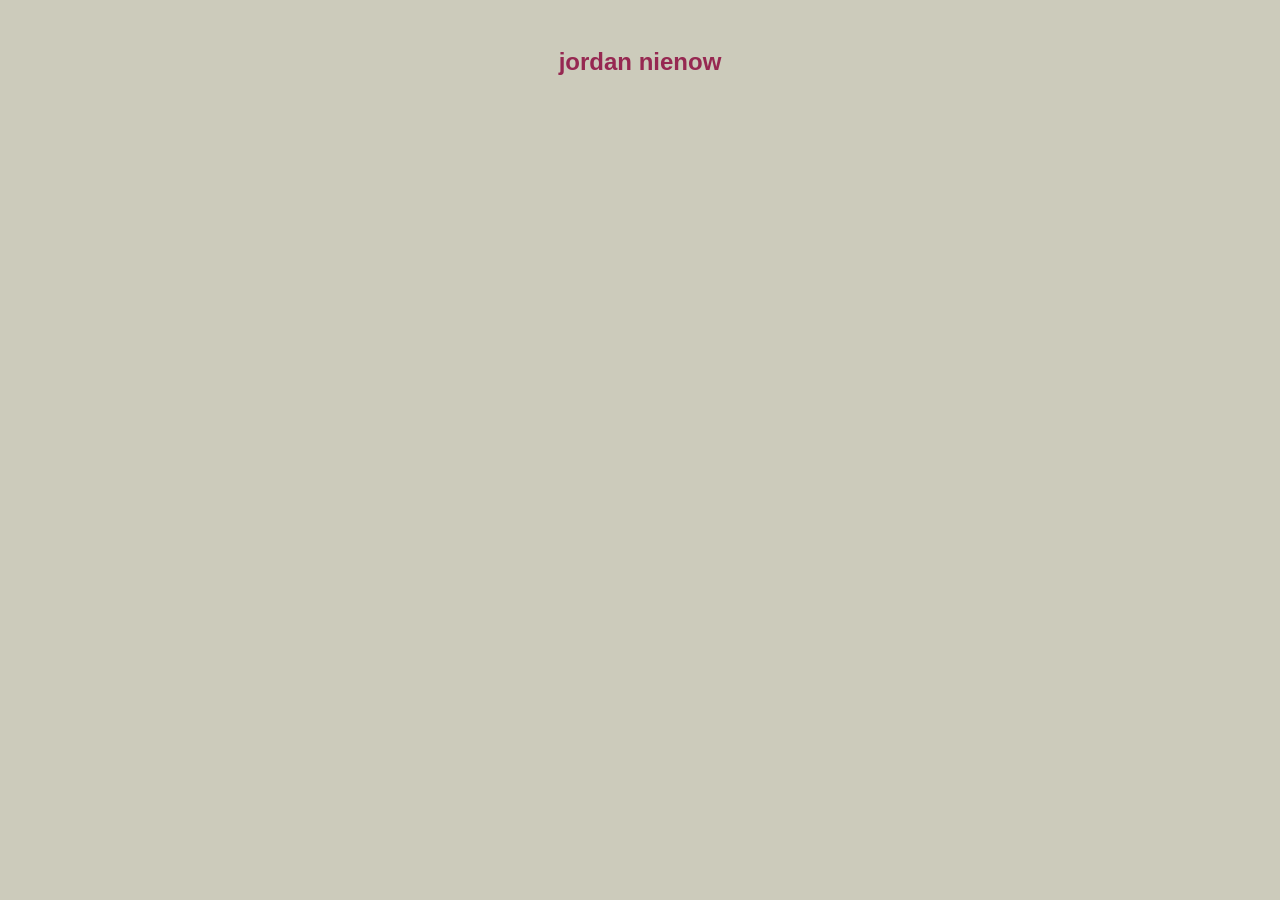
==== index.html @ 7188882c "deploy: jo7dan/personal-site@04ef15e8bdbead9b69197c5cae7c076e18d4c61c" ====
<!DOCTYPE html><html lang="en"> <head><meta charset="UTF-8"><title>jordan nienow</title><style>body{font-family:sans-serif;background:#f7f7f7;margin:2rem;display:flex;flex-direction:column;background-color:#cccbbb}.heading{text-align:center;font-size:1.5rem;color:#8a053ad2}
</style></head> <body> <h1 class="heading">jordan nienow</h1> <iframe height="160" width="300" frameborder="0" allowtransparency="true" scrolling="no" src="https://www.strava.com/athletes/8293931/activity-summary/567f0131093f0a597918352c6483018d4dcff760"></iframe> </body> </html>
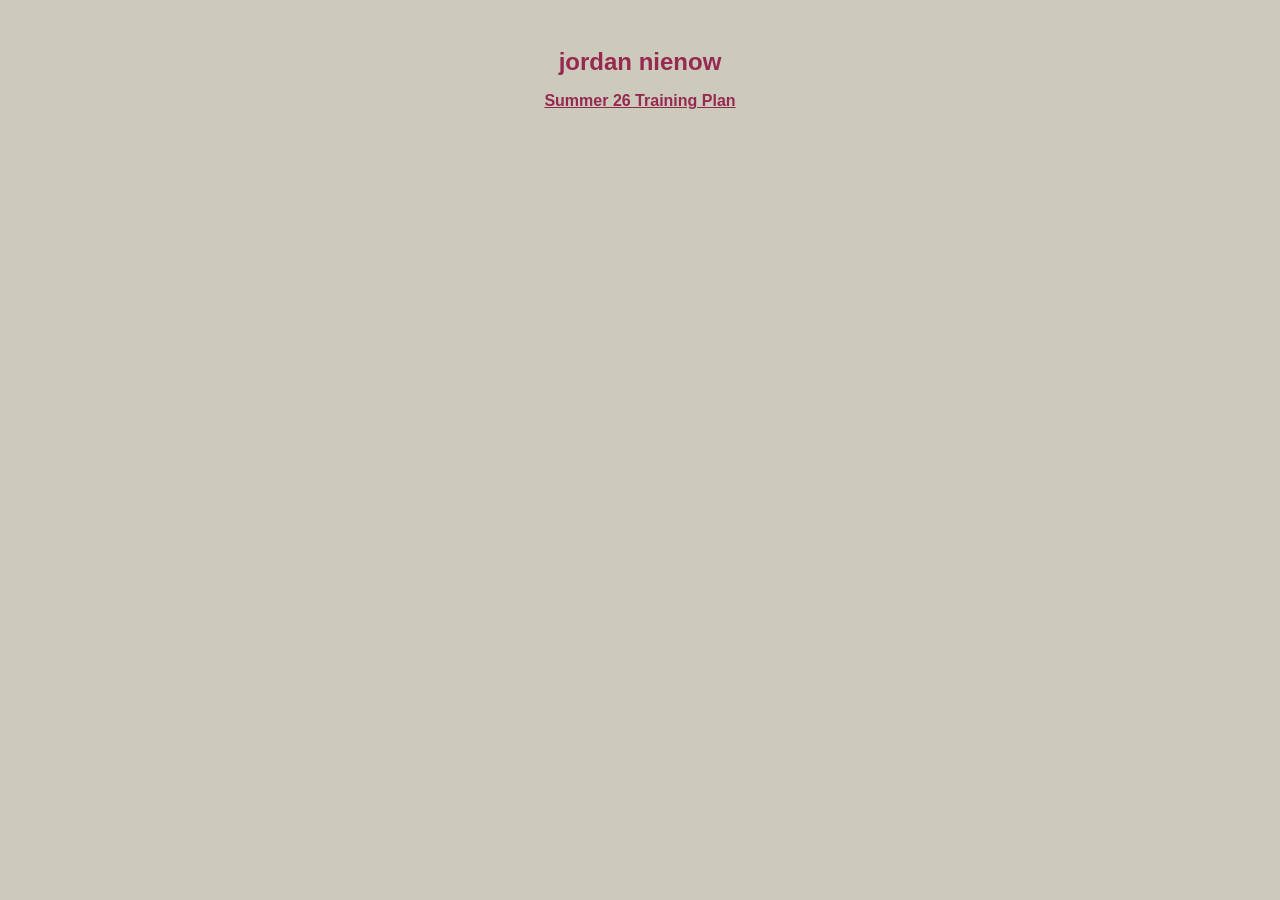
==== commit 50d47d11: "deploy: jo7dan/personal-site@f0e0ea65ef91885129732243d5851511cfcaa45c" ====
--- a/index.html
+++ b/index.html
@@ -1,2 +1,2 @@
-<!DOCTYPE html><html lang="en"> <head><meta charset="UTF-8"><title>jordan nienow</title><style>body{font-family:sans-serif;background:#f7f7f7;margin:2rem;display:flex;flex-direction:column;background-color:#cccbbb}.heading{text-align:center;font-size:1.5rem;color:#8a053ad2}
-</style></head> <body> <h1 class="heading">jordan nienow</h1> <iframe height="160" width="300" frameborder="0" allowtransparency="true" scrolling="no" src="https://www.strava.com/athletes/8293931/activity-summary/567f0131093f0a597918352c6483018d4dcff760"></iframe> </body> </html>+<!DOCTYPE html><html lang="en" data-astro-cid-j7pv25f6> <head><meta charset="UTF-8"><title>jordan nienow</title><style>body{font-family:sans-serif;background:#f7f7f7;margin:2rem;display:flex;flex-direction:column;background-color:#cccbbb}.heading{text-align:center;font-size:1.5rem;color:#8a053ad2}.training-plan-link[data-astro-cid-j7pv25f6]{align-self:center;color:#8a053ad2;font-weight:700;margin-bottom:1rem}
+</style></head> <body data-astro-cid-j7pv25f6> <h1 class="heading" data-astro-cid-j7pv25f6>jordan nienow</h1> <a class="training-plan-link" href="fox-cities-plan/" data-astro-cid-j7pv25f6>Summer 26 Training Plan</a> <iframe height="160" width="300" frameborder="0" allowtransparency="true" scrolling="no" src="https://www.strava.com/athletes/8293931/activity-summary/567f0131093f0a597918352c6483018d4dcff760" data-astro-cid-j7pv25f6></iframe> </body> </html> 
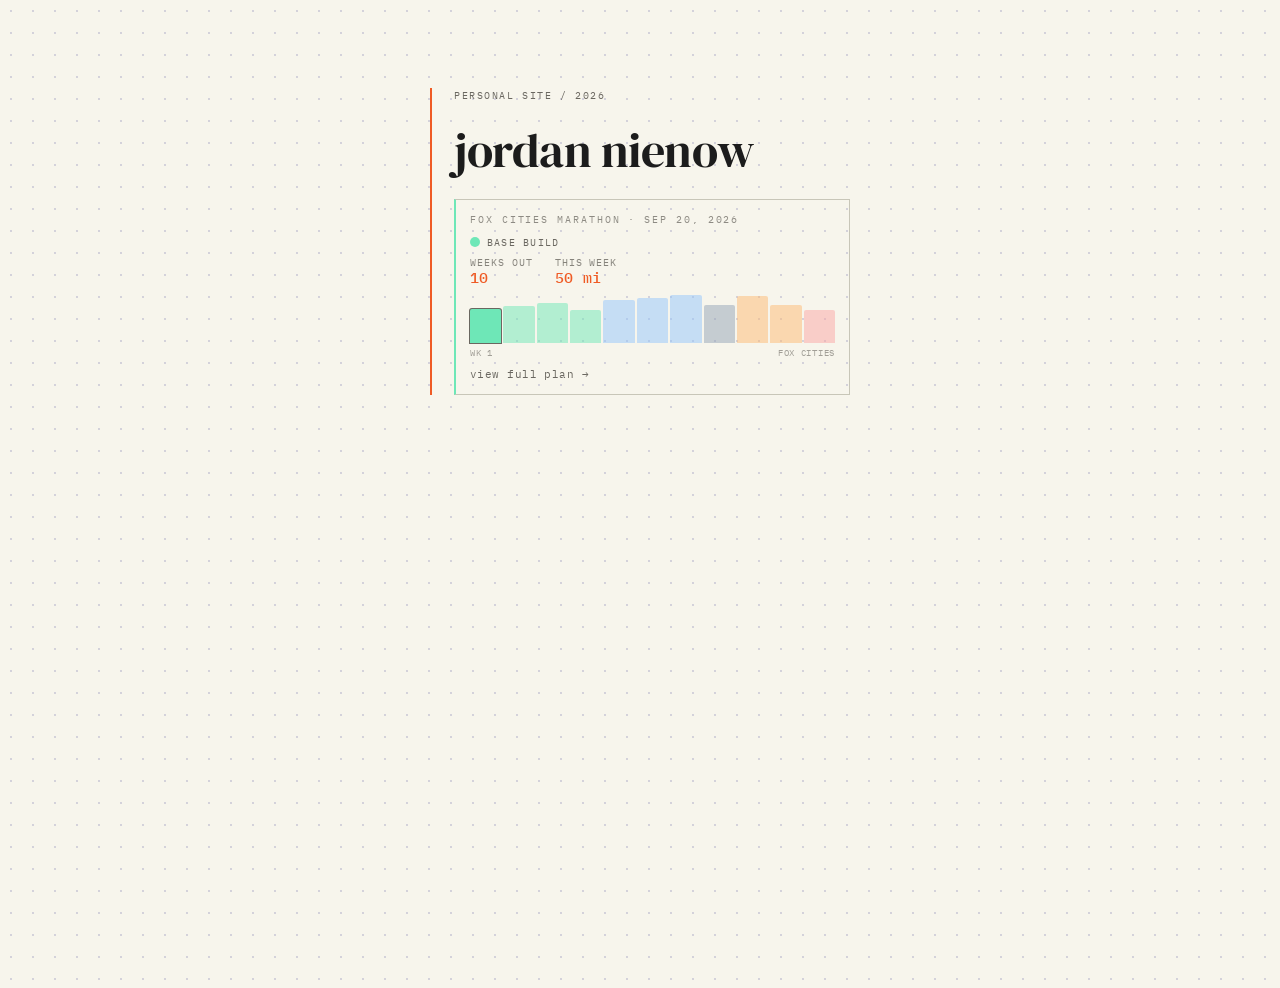
==== commit 73eac9f8: "deploy: jo7dan/personal-site@e47eaa13aca367ab82a70979bff885a283d39a82" ====
--- a/index.html
+++ b/index.html
@@ -1,2 +1,3 @@
-<!DOCTYPE html><html lang="en" data-astro-cid-j7pv25f6> <head><meta charset="UTF-8"><title>jordan nienow</title><style>body{font-family:sans-serif;background:#f7f7f7;margin:2rem;display:flex;flex-direction:column;background-color:#cccbbb}.heading{text-align:center;font-size:1.5rem;color:#8a053ad2}.training-plan-link[data-astro-cid-j7pv25f6]{align-self:center;color:#8a053ad2;font-weight:700;margin-bottom:1rem}
-</style></head> <body data-astro-cid-j7pv25f6> <h1 class="heading" data-astro-cid-j7pv25f6>jordan nienow</h1> <a class="training-plan-link" href="fox-cities-plan/" data-astro-cid-j7pv25f6>Summer 26 Training Plan</a> <iframe height="160" width="300" frameborder="0" allowtransparency="true" scrolling="no" src="https://www.strava.com/athletes/8293931/activity-summary/567f0131093f0a597918352c6483018d4dcff760" data-astro-cid-j7pv25f6></iframe> </body> </html> +<!DOCTYPE html><html lang="en"> <head><meta charset="UTF-8"><meta name="viewport" content="width=device-width, initial-scale=1.0"><title>jordan nienow</title><link rel="preconnect" href="https://fonts.googleapis.com"><link rel="preconnect" href="https://fonts.gstatic.com" crossorigin><link href="https://fonts.googleapis.com/css2?family=DM+Serif+Display&family=IBM+Plex+Mono:wght@400;500&display=swap" rel="stylesheet"><style>:root{--paper: #F7F5EC;--ink: #1C1C1C;--ink-muted: #6A6760;--orange: #EF5B25;--grid: rgba(168, 166, 196, .45);--border-subtle: #C8C6B8;--grid-unit: 22px}*,*:before,*:after{box-sizing:border-box;margin:0;padding:0}body{font-family:IBM Plex Mono,Courier New,monospace;background-color:var(--paper);background-image:radial-gradient(circle,var(--grid) 1.2px,transparent 1.2px);background-size:var(--grid-unit) var(--grid-unit);color:var(--ink);min-height:100vh}a{color:inherit;text-decoration:none}.hover-link{color:var(--ink-muted);display:inline-block;padding-bottom:1px;border-bottom:1px solid transparent;transition:color .15s ease,border-color .15s ease}.hover-link:hover{color:var(--ink);border-bottom-color:var(--orange)}
+.notebook-page[data-astro-cid-j7pv25f6]{max-width:420px;margin:88px auto;padding-left:22px;border-left:2px solid var(--orange);display:flex;flex-direction:column;gap:22px}.label[data-astro-cid-j7pv25f6]{font-family:IBM Plex Mono,monospace;font-size:.65rem;letter-spacing:.15em;text-transform:uppercase;color:var(--ink-muted)}.name[data-astro-cid-j7pv25f6]{font-family:"DM Serif Display",Georgia,serif;font-size:3rem;font-weight:400;line-height:1.1;color:var(--ink);letter-spacing:-.01em}.snapshot-card[data-astro-cid-j7pv25f6]{border:1px solid var(--border-subtle);border-left:2px solid #6ee7b7;padding:13px 14px 11px;display:flex;flex-direction:column;gap:9px}.snapshot-eyebrow[data-astro-cid-j7pv25f6]{font-family:IBM Plex Mono,monospace;font-size:.6rem;letter-spacing:.2em;text-transform:uppercase;color:var(--ink-muted);opacity:.75}.snapshot-phase[data-astro-cid-j7pv25f6]{display:flex;align-items:center;gap:7px}.snapshot-phase-dot[data-astro-cid-j7pv25f6]{width:10px;height:10px;border-radius:50%;background:#6ee7b7;flex-shrink:0}.snapshot-phase-name[data-astro-cid-j7pv25f6]{font-family:IBM Plex Mono,monospace;font-size:.65rem;letter-spacing:.12em;text-transform:uppercase;color:var(--ink-muted)}.snapshot-stats[data-astro-cid-j7pv25f6]{display:flex;gap:22px}.snapshot-stat-label[data-astro-cid-j7pv25f6]{font-family:IBM Plex Mono,monospace;font-size:.6rem;letter-spacing:.1em;text-transform:uppercase;color:var(--ink-muted);opacity:.8;line-height:1;margin-bottom:3px}.snapshot-stat-value[data-astro-cid-j7pv25f6]{font-family:IBM Plex Mono,monospace;font-size:.95rem;font-weight:500;color:var(--orange);letter-spacing:.02em;line-height:1}.snapshot-chart[data-astro-cid-j7pv25f6]{display:flex;gap:2px;align-items:flex-end;height:48px}.snapshot-bar[data-astro-cid-j7pv25f6]{flex:1;border-radius:2px 2px 0 0;opacity:.5;cursor:default;transition:opacity .12s ease}.snapshot-bar[data-astro-cid-j7pv25f6].current{opacity:1;box-shadow:0 0 0 1px var(--ink-muted)}.snapshot-chart-labels[data-astro-cid-j7pv25f6]{display:flex;justify-content:space-between;margin-top:4px}.snapshot-chart-labels[data-astro-cid-j7pv25f6] span[data-astro-cid-j7pv25f6]{font-family:IBM Plex Mono,monospace;font-size:.55rem;letter-spacing:.08em;text-transform:uppercase;color:var(--ink-muted);opacity:.6}.snapshot-link[data-astro-cid-j7pv25f6]{font-family:IBM Plex Mono,monospace;font-size:.7rem;letter-spacing:.04em;color:var(--ink-muted);display:inline-block;padding-bottom:1px;border-bottom:1px solid transparent;transition:color .15s ease,border-color .15s ease;align-self:flex-start}.snapshot-link[data-astro-cid-j7pv25f6]:hover{color:var(--ink);border-bottom-color:var(--orange)}
+</style></head> <body>  <main class="notebook-page" data-astro-cid-j7pv25f6> <span class="label" data-astro-cid-j7pv25f6>personal site / 2026</span> <h1 class="name" data-astro-cid-j7pv25f6>jordan nienow</h1> <div class="snapshot-card" data-astro-cid-j7pv25f6> <div class="snapshot-eyebrow" data-astro-cid-j7pv25f6>fox cities marathon &middot; sep 20, 2026</div> <div class="snapshot-phase" data-astro-cid-j7pv25f6> <span class="snapshot-phase-dot" data-astro-cid-j7pv25f6></span> <span class="snapshot-phase-name" data-astro-cid-j7pv25f6>base build</span> </div> <div class="snapshot-stats" data-astro-cid-j7pv25f6> <div class="snapshot-stat" data-astro-cid-j7pv25f6> <div class="snapshot-stat-label" data-astro-cid-j7pv25f6>weeks out</div> <div class="snapshot-stat-value" data-astro-cid-j7pv25f6>10</div> </div> <div class="snapshot-stat" data-astro-cid-j7pv25f6> <div class="snapshot-stat-label" data-astro-cid-j7pv25f6>this week</div> <div class="snapshot-stat-value" data-astro-cid-j7pv25f6>50 mi</div> </div> </div> <div class="snapshot-chart-wrap" data-astro-cid-j7pv25f6> <div class="snapshot-chart" data-astro-cid-j7pv25f6> <div class="snapshot-bar current" style="height:34px;background:#6ee7b7" title="Wk 1 · 50 mi · Base Build" data-astro-cid-j7pv25f6></div> <div class="snapshot-bar" style="height:37px;background:#6ee7b7" title="Wk 2 · 54 mi · Base Build" data-astro-cid-j7pv25f6></div> <div class="snapshot-bar" style="height:40px;background:#6ee7b7" title="Wk 3 · 58 mi · Base Build" data-astro-cid-j7pv25f6></div> <div class="snapshot-bar" style="height:33px;background:#6ee7b7" title="Wk 4 · 48 mi · Base Build" data-astro-cid-j7pv25f6></div> <div class="snapshot-bar" style="height:43px;background:#93c5fd" title="Wk 5 · 62 mi · Peak Build" data-astro-cid-j7pv25f6></div> <div class="snapshot-bar" style="height:45px;background:#93c5fd" title="Wk 6 · 66 mi · Peak Build" data-astro-cid-j7pv25f6></div> <div class="snapshot-bar" style="height:48px;background:#93c5fd" title="Wk 7 · 70 mi · Peak Build" data-astro-cid-j7pv25f6></div> <div class="snapshot-bar" style="height:38px;background:#94a3b8" title="Wk 8 · 55 mi · Recovery" data-astro-cid-j7pv25f6></div> <div class="snapshot-bar" style="height:47px;background:#fdba74" title="Wk 9 · 68 mi · Marathon Prep" data-astro-cid-j7pv25f6></div> <div class="snapshot-bar" style="height:38px;background:#fdba74" title="Wk 10 · 56 mi · Marathon Prep" data-astro-cid-j7pv25f6></div> <div class="snapshot-bar" style="height:33px;background:#fca5a5" title="Wk 11 · 48 mi · Race Week" data-astro-cid-j7pv25f6></div> </div> <div class="snapshot-chart-labels" data-astro-cid-j7pv25f6> <span data-astro-cid-j7pv25f6>wk 1</span> <span data-astro-cid-j7pv25f6>fox cities</span> </div> </div> <a class="snapshot-link" href="fall-plan/" data-astro-cid-j7pv25f6>view full plan &rarr;</a> </div> </main>  </body></html> 
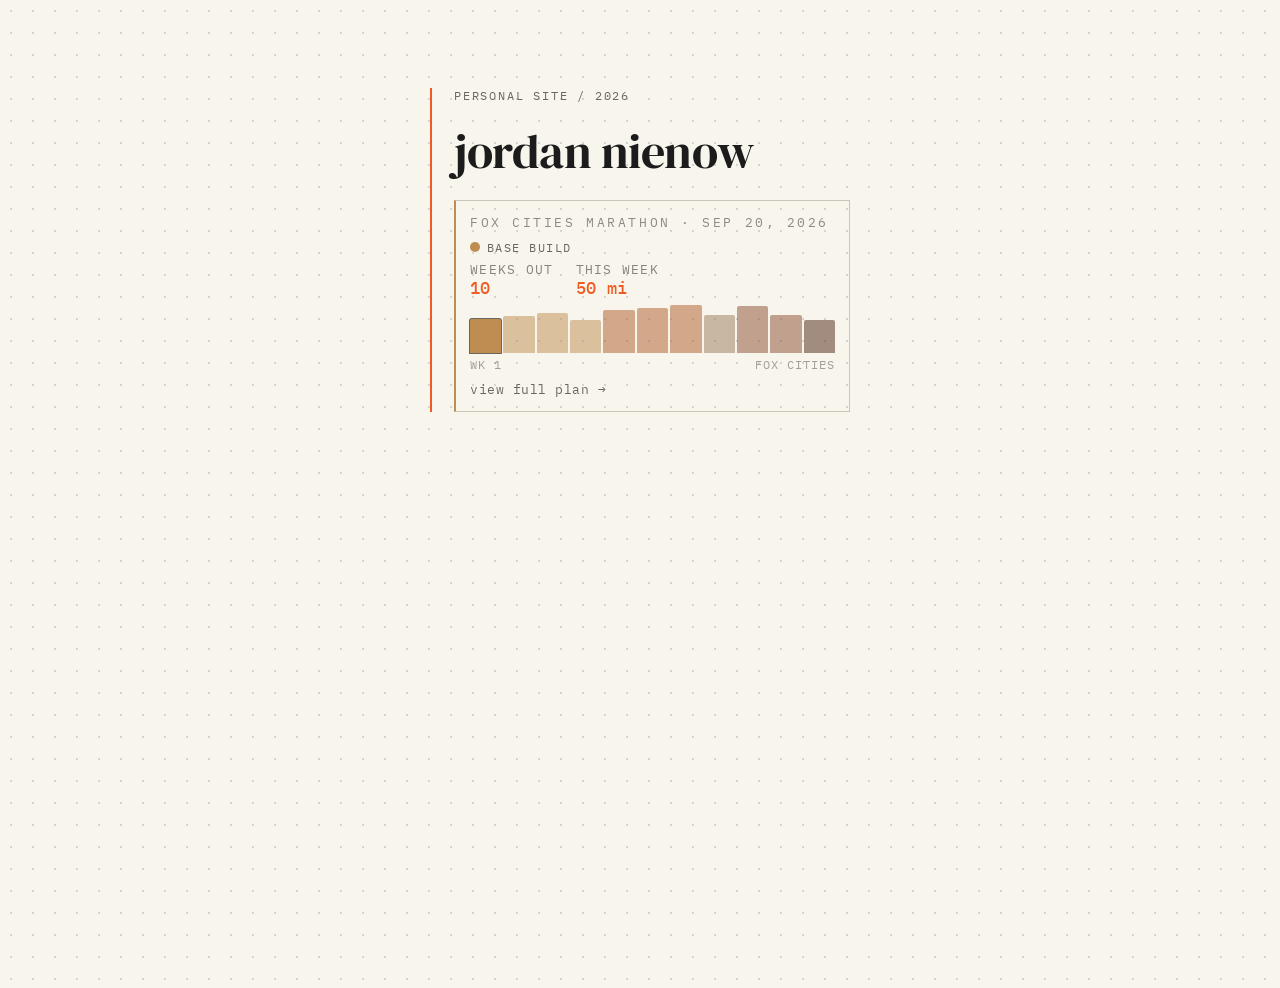
==== commit 1b42b56a: "deploy: jo7dan/personal-site@46b0158eb37d121c0de949c781bf19baaf507e92" ====
--- a/index.html
+++ b/index.html
@@ -1,3 +1,3 @@
-<!DOCTYPE html><html lang="en"> <head><meta charset="UTF-8"><meta name="viewport" content="width=device-width, initial-scale=1.0"><title>jordan nienow</title><link rel="preconnect" href="https://fonts.googleapis.com"><link rel="preconnect" href="https://fonts.gstatic.com" crossorigin><link href="https://fonts.googleapis.com/css2?family=DM+Serif+Display&family=IBM+Plex+Mono:wght@400;500&display=swap" rel="stylesheet"><style>:root{--paper: #F7F5EC;--ink: #1C1C1C;--ink-muted: #6A6760;--orange: #EF5B25;--grid: rgba(168, 166, 196, .45);--border-subtle: #C8C6B8;--grid-unit: 22px}*,*:before,*:after{box-sizing:border-box;margin:0;padding:0}body{font-family:IBM Plex Mono,Courier New,monospace;background-color:var(--paper);background-image:radial-gradient(circle,var(--grid) 1.2px,transparent 1.2px);background-size:var(--grid-unit) var(--grid-unit);color:var(--ink);min-height:100vh}a{color:inherit;text-decoration:none}.hover-link{color:var(--ink-muted);display:inline-block;padding-bottom:1px;border-bottom:1px solid transparent;transition:color .15s ease,border-color .15s ease}.hover-link:hover{color:var(--ink);border-bottom-color:var(--orange)}
-.notebook-page[data-astro-cid-j7pv25f6]{max-width:420px;margin:88px auto;padding-left:22px;border-left:2px solid var(--orange);display:flex;flex-direction:column;gap:22px}.label[data-astro-cid-j7pv25f6]{font-family:IBM Plex Mono,monospace;font-size:.65rem;letter-spacing:.15em;text-transform:uppercase;color:var(--ink-muted)}.name[data-astro-cid-j7pv25f6]{font-family:"DM Serif Display",Georgia,serif;font-size:3rem;font-weight:400;line-height:1.1;color:var(--ink);letter-spacing:-.01em}.snapshot-card[data-astro-cid-j7pv25f6]{border:1px solid var(--border-subtle);border-left:2px solid #6ee7b7;padding:13px 14px 11px;display:flex;flex-direction:column;gap:9px}.snapshot-eyebrow[data-astro-cid-j7pv25f6]{font-family:IBM Plex Mono,monospace;font-size:.6rem;letter-spacing:.2em;text-transform:uppercase;color:var(--ink-muted);opacity:.75}.snapshot-phase[data-astro-cid-j7pv25f6]{display:flex;align-items:center;gap:7px}.snapshot-phase-dot[data-astro-cid-j7pv25f6]{width:10px;height:10px;border-radius:50%;background:#6ee7b7;flex-shrink:0}.snapshot-phase-name[data-astro-cid-j7pv25f6]{font-family:IBM Plex Mono,monospace;font-size:.65rem;letter-spacing:.12em;text-transform:uppercase;color:var(--ink-muted)}.snapshot-stats[data-astro-cid-j7pv25f6]{display:flex;gap:22px}.snapshot-stat-label[data-astro-cid-j7pv25f6]{font-family:IBM Plex Mono,monospace;font-size:.6rem;letter-spacing:.1em;text-transform:uppercase;color:var(--ink-muted);opacity:.8;line-height:1;margin-bottom:3px}.snapshot-stat-value[data-astro-cid-j7pv25f6]{font-family:IBM Plex Mono,monospace;font-size:.95rem;font-weight:500;color:var(--orange);letter-spacing:.02em;line-height:1}.snapshot-chart[data-astro-cid-j7pv25f6]{display:flex;gap:2px;align-items:flex-end;height:48px}.snapshot-bar[data-astro-cid-j7pv25f6]{flex:1;border-radius:2px 2px 0 0;opacity:.5;cursor:default;transition:opacity .12s ease}.snapshot-bar[data-astro-cid-j7pv25f6].current{opacity:1;box-shadow:0 0 0 1px var(--ink-muted)}.snapshot-chart-labels[data-astro-cid-j7pv25f6]{display:flex;justify-content:space-between;margin-top:4px}.snapshot-chart-labels[data-astro-cid-j7pv25f6] span[data-astro-cid-j7pv25f6]{font-family:IBM Plex Mono,monospace;font-size:.55rem;letter-spacing:.08em;text-transform:uppercase;color:var(--ink-muted);opacity:.6}.snapshot-link[data-astro-cid-j7pv25f6]{font-family:IBM Plex Mono,monospace;font-size:.7rem;letter-spacing:.04em;color:var(--ink-muted);display:inline-block;padding-bottom:1px;border-bottom:1px solid transparent;transition:color .15s ease,border-color .15s ease;align-self:flex-start}.snapshot-link[data-astro-cid-j7pv25f6]:hover{color:var(--ink);border-bottom-color:var(--orange)}
-</style></head> <body>  <main class="notebook-page" data-astro-cid-j7pv25f6> <span class="label" data-astro-cid-j7pv25f6>personal site / 2026</span> <h1 class="name" data-astro-cid-j7pv25f6>jordan nienow</h1> <div class="snapshot-card" data-astro-cid-j7pv25f6> <div class="snapshot-eyebrow" data-astro-cid-j7pv25f6>fox cities marathon &middot; sep 20, 2026</div> <div class="snapshot-phase" data-astro-cid-j7pv25f6> <span class="snapshot-phase-dot" data-astro-cid-j7pv25f6></span> <span class="snapshot-phase-name" data-astro-cid-j7pv25f6>base build</span> </div> <div class="snapshot-stats" data-astro-cid-j7pv25f6> <div class="snapshot-stat" data-astro-cid-j7pv25f6> <div class="snapshot-stat-label" data-astro-cid-j7pv25f6>weeks out</div> <div class="snapshot-stat-value" data-astro-cid-j7pv25f6>10</div> </div> <div class="snapshot-stat" data-astro-cid-j7pv25f6> <div class="snapshot-stat-label" data-astro-cid-j7pv25f6>this week</div> <div class="snapshot-stat-value" data-astro-cid-j7pv25f6>50 mi</div> </div> </div> <div class="snapshot-chart-wrap" data-astro-cid-j7pv25f6> <div class="snapshot-chart" data-astro-cid-j7pv25f6> <div class="snapshot-bar current" style="height:34px;background:#6ee7b7" title="Wk 1 · 50 mi · Base Build" data-astro-cid-j7pv25f6></div> <div class="snapshot-bar" style="height:37px;background:#6ee7b7" title="Wk 2 · 54 mi · Base Build" data-astro-cid-j7pv25f6></div> <div class="snapshot-bar" style="height:40px;background:#6ee7b7" title="Wk 3 · 58 mi · Base Build" data-astro-cid-j7pv25f6></div> <div class="snapshot-bar" style="height:33px;background:#6ee7b7" title="Wk 4 · 48 mi · Base Build" data-astro-cid-j7pv25f6></div> <div class="snapshot-bar" style="height:43px;background:#93c5fd" title="Wk 5 · 62 mi · Peak Build" data-astro-cid-j7pv25f6></div> <div class="snapshot-bar" style="height:45px;background:#93c5fd" title="Wk 6 · 66 mi · Peak Build" data-astro-cid-j7pv25f6></div> <div class="snapshot-bar" style="height:48px;background:#93c5fd" title="Wk 7 · 70 mi · Peak Build" data-astro-cid-j7pv25f6></div> <div class="snapshot-bar" style="height:38px;background:#94a3b8" title="Wk 8 · 55 mi · Recovery" data-astro-cid-j7pv25f6></div> <div class="snapshot-bar" style="height:47px;background:#fdba74" title="Wk 9 · 68 mi · Marathon Prep" data-astro-cid-j7pv25f6></div> <div class="snapshot-bar" style="height:38px;background:#fdba74" title="Wk 10 · 56 mi · Marathon Prep" data-astro-cid-j7pv25f6></div> <div class="snapshot-bar" style="height:33px;background:#fca5a5" title="Wk 11 · 48 mi · Race Week" data-astro-cid-j7pv25f6></div> </div> <div class="snapshot-chart-labels" data-astro-cid-j7pv25f6> <span data-astro-cid-j7pv25f6>wk 1</span> <span data-astro-cid-j7pv25f6>fox cities</span> </div> </div> <a class="snapshot-link" href="fall-plan/" data-astro-cid-j7pv25f6>view full plan &rarr;</a> </div> </main>  </body></html> +<!DOCTYPE html><html lang="en"> <head><meta charset="UTF-8"><meta name="viewport" content="width=device-width, initial-scale=1.0"><title>jordan nienow</title><link rel="preconnect" href="https://fonts.googleapis.com"><link rel="preconnect" href="https://fonts.gstatic.com" crossorigin><link href="https://fonts.googleapis.com/css2?family=DM+Serif+Display&family=IBM+Plex+Mono:wght@400;500&display=swap" rel="stylesheet"><style>:root{--paper: #F7F5EC;--ink: #1C1C1C;--ink-muted: #6A6760;--orange: #EF5B25;--grid: rgba(168, 166, 196, .45);--border-subtle: #C8C6B8;--grid-unit: 22px;--phase-base-build: #BF8C52;--phase-peak-build: #B05A28;--phase-recovery: #9A7A58;--phase-marathon-prep: #8C4E32;--phase-final-build: #6E4025;--phase-taper: #C8942A;--phase-race-week: #4E2416}*,*:before,*:after{box-sizing:border-box;margin:0;padding:0}body{font-family:IBM Plex Mono,Courier New,monospace;background-color:var(--paper);background-image:radial-gradient(circle,var(--grid) 1.2px,transparent 1.2px);background-size:var(--grid-unit) var(--grid-unit);color:var(--ink);min-height:100vh}a{color:inherit;text-decoration:none}.hover-link{color:var(--ink-muted);display:inline-block;padding-bottom:1px;border-bottom:1px solid transparent;transition:color .15s ease,border-color .15s ease}.hover-link:hover{color:var(--ink);border-bottom-color:var(--orange)}
+.notebook-page[data-astro-cid-j7pv25f6]{max-width:420px;margin:88px auto;padding-left:22px;border-left:2px solid var(--orange);display:flex;flex-direction:column;gap:22px}.label[data-astro-cid-j7pv25f6]{font-family:IBM Plex Mono,monospace;font-size:.75rem;letter-spacing:.15em;text-transform:uppercase;color:var(--ink-muted)}.name[data-astro-cid-j7pv25f6]{font-family:"DM Serif Display",Georgia,serif;font-size:3rem;font-weight:400;line-height:1.1;color:var(--ink);letter-spacing:-.01em}.snapshot-card[data-astro-cid-j7pv25f6]{border:1px solid var(--border-subtle);border-left:2px solid var(--phase-base-build);padding:13px 14px 11px;display:flex;flex-direction:column;gap:9px}.snapshot-eyebrow[data-astro-cid-j7pv25f6]{font-family:IBM Plex Mono,monospace;font-size:.8rem;letter-spacing:.2em;text-transform:uppercase;color:var(--ink-muted);opacity:.75}.snapshot-phase[data-astro-cid-j7pv25f6]{display:flex;align-items:center;gap:7px}.snapshot-phase-dot[data-astro-cid-j7pv25f6]{width:10px;height:10px;border-radius:50%;background:var(--phase-base-build);flex-shrink:0}.snapshot-phase-name[data-astro-cid-j7pv25f6]{font-family:IBM Plex Mono,monospace;font-size:.75rem;letter-spacing:.12em;text-transform:uppercase;color:var(--ink-muted)}.snapshot-stats[data-astro-cid-j7pv25f6]{display:flex;gap:22px}.snapshot-stat-label[data-astro-cid-j7pv25f6]{font-family:IBM Plex Mono,monospace;font-size:.8rem;letter-spacing:.1em;text-transform:uppercase;color:var(--ink-muted);opacity:.8;line-height:1;margin-bottom:3px}.snapshot-stat-value[data-astro-cid-j7pv25f6]{font-family:IBM Plex Mono,monospace;font-size:1.05rem;font-weight:500;color:var(--orange);letter-spacing:.02em;line-height:1}.snapshot-chart[data-astro-cid-j7pv25f6]{display:flex;gap:2px;align-items:flex-end;height:48px}.snapshot-bar[data-astro-cid-j7pv25f6]{flex:1;border-radius:2px 2px 0 0;opacity:.5;cursor:default;transition:opacity .12s ease}.snapshot-bar[data-astro-cid-j7pv25f6].current{opacity:1;box-shadow:0 0 0 1px var(--ink-muted)}.snapshot-chart-labels[data-astro-cid-j7pv25f6]{display:flex;justify-content:space-between;margin-top:4px}.snapshot-chart-labels[data-astro-cid-j7pv25f6] span[data-astro-cid-j7pv25f6]{font-family:IBM Plex Mono,monospace;font-size:.75rem;letter-spacing:.08em;text-transform:uppercase;color:var(--ink-muted);opacity:.6}.snapshot-link[data-astro-cid-j7pv25f6]{font-family:IBM Plex Mono,monospace;font-size:.8rem;letter-spacing:.04em;color:var(--ink-muted);display:inline-block;padding-bottom:1px;border-bottom:1px solid transparent;transition:color .15s ease,border-color .15s ease;align-self:flex-start}.snapshot-link[data-astro-cid-j7pv25f6]:hover{color:var(--ink);border-bottom-color:var(--orange)}
+</style></head> <body>  <main class="notebook-page" data-astro-cid-j7pv25f6> <span class="label" data-astro-cid-j7pv25f6>personal site / 2026</span> <h1 class="name" data-astro-cid-j7pv25f6>jordan nienow</h1> <div class="snapshot-card" data-astro-cid-j7pv25f6> <div class="snapshot-eyebrow" data-astro-cid-j7pv25f6>fox cities marathon &middot; sep 20, 2026</div> <div class="snapshot-phase" data-astro-cid-j7pv25f6> <span class="snapshot-phase-dot" data-astro-cid-j7pv25f6></span> <span class="snapshot-phase-name" data-astro-cid-j7pv25f6>base build</span> </div> <div class="snapshot-stats" data-astro-cid-j7pv25f6> <div class="snapshot-stat" data-astro-cid-j7pv25f6> <div class="snapshot-stat-label" data-astro-cid-j7pv25f6>weeks out</div> <div class="snapshot-stat-value" data-astro-cid-j7pv25f6>10</div> </div> <div class="snapshot-stat" data-astro-cid-j7pv25f6> <div class="snapshot-stat-label" data-astro-cid-j7pv25f6>this week</div> <div class="snapshot-stat-value" data-astro-cid-j7pv25f6>50 mi</div> </div> </div> <div class="snapshot-chart-wrap" data-astro-cid-j7pv25f6> <div class="snapshot-chart" data-astro-cid-j7pv25f6> <div class="snapshot-bar current" style="height:34px;background:var(--phase-base-build)" title="Wk 1 · 50 mi · Base Build" data-astro-cid-j7pv25f6></div> <div class="snapshot-bar" style="height:37px;background:var(--phase-base-build)" title="Wk 2 · 54 mi · Base Build" data-astro-cid-j7pv25f6></div> <div class="snapshot-bar" style="height:40px;background:var(--phase-base-build)" title="Wk 3 · 58 mi · Base Build" data-astro-cid-j7pv25f6></div> <div class="snapshot-bar" style="height:33px;background:var(--phase-base-build)" title="Wk 4 · 48 mi · Base Build" data-astro-cid-j7pv25f6></div> <div class="snapshot-bar" style="height:43px;background:var(--phase-peak-build)" title="Wk 5 · 62 mi · Peak Build" data-astro-cid-j7pv25f6></div> <div class="snapshot-bar" style="height:45px;background:var(--phase-peak-build)" title="Wk 6 · 66 mi · Peak Build" data-astro-cid-j7pv25f6></div> <div class="snapshot-bar" style="height:48px;background:var(--phase-peak-build)" title="Wk 7 · 70 mi · Peak Build" data-astro-cid-j7pv25f6></div> <div class="snapshot-bar" style="height:38px;background:var(--phase-recovery)" title="Wk 8 · 55 mi · Recovery" data-astro-cid-j7pv25f6></div> <div class="snapshot-bar" style="height:47px;background:var(--phase-marathon-prep)" title="Wk 9 · 68 mi · Marathon Prep" data-astro-cid-j7pv25f6></div> <div class="snapshot-bar" style="height:38px;background:var(--phase-marathon-prep)" title="Wk 10 · 56 mi · Marathon Prep" data-astro-cid-j7pv25f6></div> <div class="snapshot-bar" style="height:33px;background:var(--phase-race-week)" title="Wk 11 · 48 mi · Race Week" data-astro-cid-j7pv25f6></div> </div> <div class="snapshot-chart-labels" data-astro-cid-j7pv25f6> <span data-astro-cid-j7pv25f6>wk 1</span> <span data-astro-cid-j7pv25f6>fox cities</span> </div> </div> <a class="snapshot-link" href="fall-plan/" data-astro-cid-j7pv25f6>view full plan &rarr;</a> </div> </main>  </body></html> 
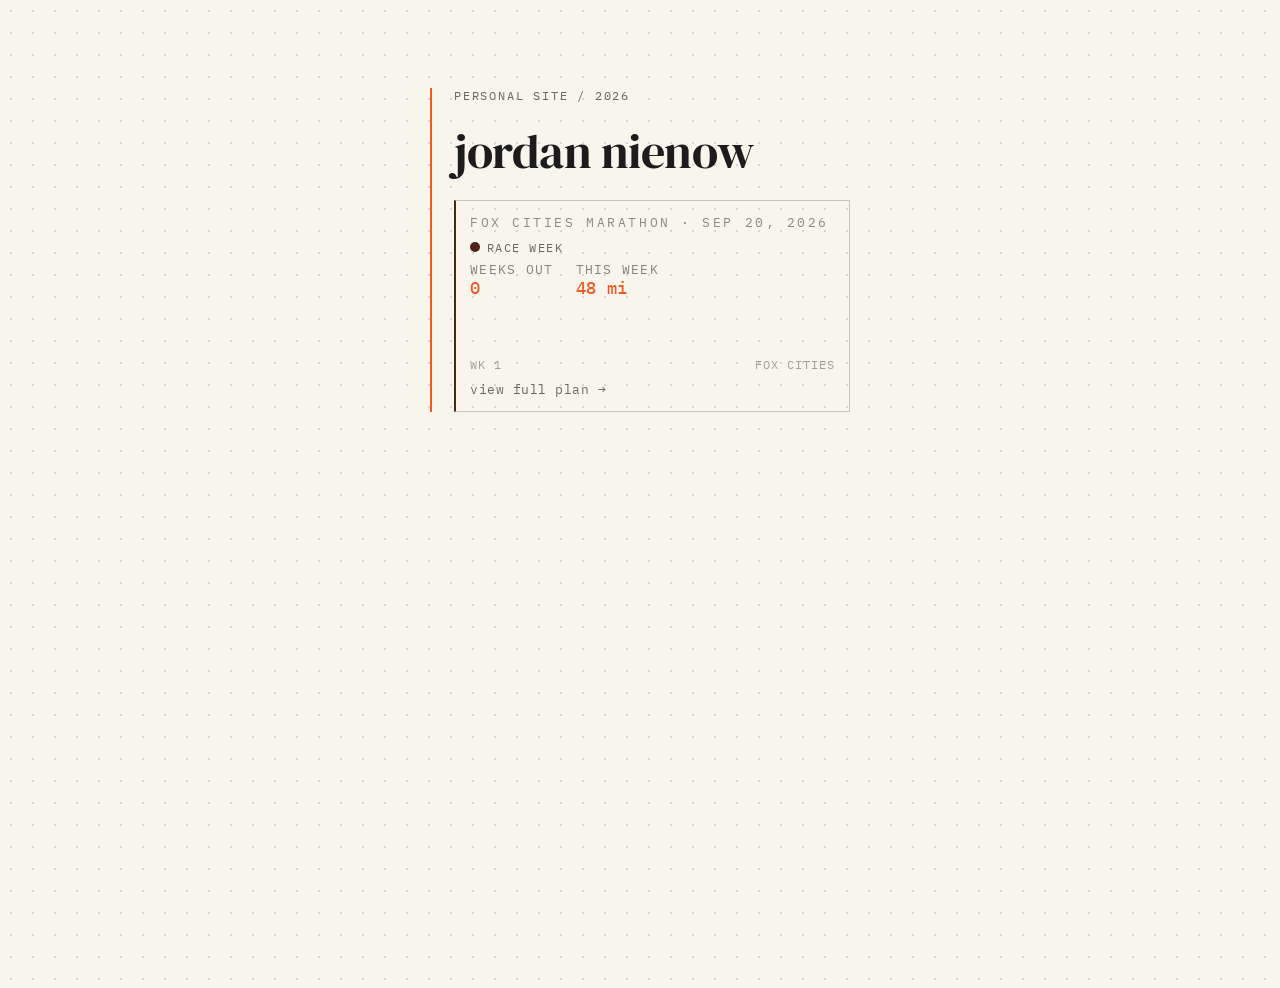
==== commit 64b26b20: "deploy: jo7dan/personal-site@e6a7ffb3d65f69a5d57ff4d1740847a6eb5b9383" ====
--- a/index.html
+++ b/index.html
@@ -1,3 +1,69 @@
 <!DOCTYPE html><html lang="en"> <head><meta charset="UTF-8"><meta name="viewport" content="width=device-width, initial-scale=1.0"><title>jordan nienow</title><link rel="preconnect" href="https://fonts.googleapis.com"><link rel="preconnect" href="https://fonts.gstatic.com" crossorigin><link href="https://fonts.googleapis.com/css2?family=DM+Serif+Display&family=IBM+Plex+Mono:wght@400;500&display=swap" rel="stylesheet"><style>:root{--paper: #F7F5EC;--ink: #1C1C1C;--ink-muted: #6A6760;--orange: #EF5B25;--grid: rgba(168, 166, 196, .45);--border-subtle: #C8C6B8;--grid-unit: 22px;--phase-base-build: #BF8C52;--phase-peak-build: #B05A28;--phase-recovery: #9A7A58;--phase-marathon-prep: #8C4E32;--phase-final-build: #6E4025;--phase-taper: #C8942A;--phase-race-week: #4E2416}*,*:before,*:after{box-sizing:border-box;margin:0;padding:0}body{font-family:IBM Plex Mono,Courier New,monospace;background-color:var(--paper);background-image:radial-gradient(circle,var(--grid) 1.2px,transparent 1.2px);background-size:var(--grid-unit) var(--grid-unit);color:var(--ink);min-height:100vh}a{color:inherit;text-decoration:none}.hover-link{color:var(--ink-muted);display:inline-block;padding-bottom:1px;border-bottom:1px solid transparent;transition:color .15s ease,border-color .15s ease}.hover-link:hover{color:var(--ink);border-bottom-color:var(--orange)}
-.notebook-page[data-astro-cid-j7pv25f6]{max-width:420px;margin:88px auto;padding-left:22px;border-left:2px solid var(--orange);display:flex;flex-direction:column;gap:22px}.label[data-astro-cid-j7pv25f6]{font-family:IBM Plex Mono,monospace;font-size:.75rem;letter-spacing:.15em;text-transform:uppercase;color:var(--ink-muted)}.name[data-astro-cid-j7pv25f6]{font-family:"DM Serif Display",Georgia,serif;font-size:3rem;font-weight:400;line-height:1.1;color:var(--ink);letter-spacing:-.01em}.snapshot-card[data-astro-cid-j7pv25f6]{border:1px solid var(--border-subtle);border-left:2px solid var(--phase-base-build);padding:13px 14px 11px;display:flex;flex-direction:column;gap:9px}.snapshot-eyebrow[data-astro-cid-j7pv25f6]{font-family:IBM Plex Mono,monospace;font-size:.8rem;letter-spacing:.2em;text-transform:uppercase;color:var(--ink-muted);opacity:.75}.snapshot-phase[data-astro-cid-j7pv25f6]{display:flex;align-items:center;gap:7px}.snapshot-phase-dot[data-astro-cid-j7pv25f6]{width:10px;height:10px;border-radius:50%;background:var(--phase-base-build);flex-shrink:0}.snapshot-phase-name[data-astro-cid-j7pv25f6]{font-family:IBM Plex Mono,monospace;font-size:.75rem;letter-spacing:.12em;text-transform:uppercase;color:var(--ink-muted)}.snapshot-stats[data-astro-cid-j7pv25f6]{display:flex;gap:22px}.snapshot-stat-label[data-astro-cid-j7pv25f6]{font-family:IBM Plex Mono,monospace;font-size:.8rem;letter-spacing:.1em;text-transform:uppercase;color:var(--ink-muted);opacity:.8;line-height:1;margin-bottom:3px}.snapshot-stat-value[data-astro-cid-j7pv25f6]{font-family:IBM Plex Mono,monospace;font-size:1.05rem;font-weight:500;color:var(--orange);letter-spacing:.02em;line-height:1}.snapshot-chart[data-astro-cid-j7pv25f6]{display:flex;gap:2px;align-items:flex-end;height:48px}.snapshot-bar[data-astro-cid-j7pv25f6]{flex:1;border-radius:2px 2px 0 0;opacity:.5;cursor:default;transition:opacity .12s ease}.snapshot-bar[data-astro-cid-j7pv25f6].current{opacity:1;box-shadow:0 0 0 1px var(--ink-muted)}.snapshot-chart-labels[data-astro-cid-j7pv25f6]{display:flex;justify-content:space-between;margin-top:4px}.snapshot-chart-labels[data-astro-cid-j7pv25f6] span[data-astro-cid-j7pv25f6]{font-family:IBM Plex Mono,monospace;font-size:.75rem;letter-spacing:.08em;text-transform:uppercase;color:var(--ink-muted);opacity:.6}.snapshot-link[data-astro-cid-j7pv25f6]{font-family:IBM Plex Mono,monospace;font-size:.8rem;letter-spacing:.04em;color:var(--ink-muted);display:inline-block;padding-bottom:1px;border-bottom:1px solid transparent;transition:color .15s ease,border-color .15s ease;align-self:flex-start}.snapshot-link[data-astro-cid-j7pv25f6]:hover{color:var(--ink);border-bottom-color:var(--orange)}
-</style></head> <body>  <main class="notebook-page" data-astro-cid-j7pv25f6> <span class="label" data-astro-cid-j7pv25f6>personal site / 2026</span> <h1 class="name" data-astro-cid-j7pv25f6>jordan nienow</h1> <div class="snapshot-card" data-astro-cid-j7pv25f6> <div class="snapshot-eyebrow" data-astro-cid-j7pv25f6>fox cities marathon &middot; sep 20, 2026</div> <div class="snapshot-phase" data-astro-cid-j7pv25f6> <span class="snapshot-phase-dot" data-astro-cid-j7pv25f6></span> <span class="snapshot-phase-name" data-astro-cid-j7pv25f6>base build</span> </div> <div class="snapshot-stats" data-astro-cid-j7pv25f6> <div class="snapshot-stat" data-astro-cid-j7pv25f6> <div class="snapshot-stat-label" data-astro-cid-j7pv25f6>weeks out</div> <div class="snapshot-stat-value" data-astro-cid-j7pv25f6>10</div> </div> <div class="snapshot-stat" data-astro-cid-j7pv25f6> <div class="snapshot-stat-label" data-astro-cid-j7pv25f6>this week</div> <div class="snapshot-stat-value" data-astro-cid-j7pv25f6>50 mi</div> </div> </div> <div class="snapshot-chart-wrap" data-astro-cid-j7pv25f6> <div class="snapshot-chart" data-astro-cid-j7pv25f6> <div class="snapshot-bar current" style="height:34px;background:var(--phase-base-build)" title="Wk 1 · 50 mi · Base Build" data-astro-cid-j7pv25f6></div> <div class="snapshot-bar" style="height:37px;background:var(--phase-base-build)" title="Wk 2 · 54 mi · Base Build" data-astro-cid-j7pv25f6></div> <div class="snapshot-bar" style="height:40px;background:var(--phase-base-build)" title="Wk 3 · 58 mi · Base Build" data-astro-cid-j7pv25f6></div> <div class="snapshot-bar" style="height:33px;background:var(--phase-base-build)" title="Wk 4 · 48 mi · Base Build" data-astro-cid-j7pv25f6></div> <div class="snapshot-bar" style="height:43px;background:var(--phase-peak-build)" title="Wk 5 · 62 mi · Peak Build" data-astro-cid-j7pv25f6></div> <div class="snapshot-bar" style="height:45px;background:var(--phase-peak-build)" title="Wk 6 · 66 mi · Peak Build" data-astro-cid-j7pv25f6></div> <div class="snapshot-bar" style="height:48px;background:var(--phase-peak-build)" title="Wk 7 · 70 mi · Peak Build" data-astro-cid-j7pv25f6></div> <div class="snapshot-bar" style="height:38px;background:var(--phase-recovery)" title="Wk 8 · 55 mi · Recovery" data-astro-cid-j7pv25f6></div> <div class="snapshot-bar" style="height:47px;background:var(--phase-marathon-prep)" title="Wk 9 · 68 mi · Marathon Prep" data-astro-cid-j7pv25f6></div> <div class="snapshot-bar" style="height:38px;background:var(--phase-marathon-prep)" title="Wk 10 · 56 mi · Marathon Prep" data-astro-cid-j7pv25f6></div> <div class="snapshot-bar" style="height:33px;background:var(--phase-race-week)" title="Wk 11 · 48 mi · Race Week" data-astro-cid-j7pv25f6></div> </div> <div class="snapshot-chart-labels" data-astro-cid-j7pv25f6> <span data-astro-cid-j7pv25f6>wk 1</span> <span data-astro-cid-j7pv25f6>fox cities</span> </div> </div> <a class="snapshot-link" href="fall-plan/" data-astro-cid-j7pv25f6>view full plan &rarr;</a> </div> </main>  </body></html> +.notebook-page[data-astro-cid-j7pv25f6]{max-width:420px;margin:88px auto;padding-left:22px;border-left:2px solid var(--orange);display:flex;flex-direction:column;gap:22px}.label[data-astro-cid-j7pv25f6]{font-family:IBM Plex Mono,monospace;font-size:.75rem;letter-spacing:.15em;text-transform:uppercase;color:var(--ink-muted)}.name[data-astro-cid-j7pv25f6]{font-family:"DM Serif Display",Georgia,serif;font-size:3rem;font-weight:400;line-height:1.1;color:var(--ink);letter-spacing:-.01em}.snapshot-card[data-astro-cid-j7pv25f6]{border:1px solid var(--border-subtle);border-left:2px solid;padding:13px 14px 11px;display:flex;flex-direction:column;gap:9px}.snapshot-eyebrow[data-astro-cid-j7pv25f6]{font-family:IBM Plex Mono,monospace;font-size:.8rem;letter-spacing:.2em;text-transform:uppercase;color:var(--ink-muted);opacity:.75}.snapshot-phase[data-astro-cid-j7pv25f6]{display:flex;align-items:center;gap:7px}.snapshot-phase-dot[data-astro-cid-j7pv25f6]{width:10px;height:10px;border-radius:50%;flex-shrink:0}.snapshot-phase-name[data-astro-cid-j7pv25f6]{font-family:IBM Plex Mono,monospace;font-size:.75rem;letter-spacing:.12em;text-transform:uppercase;color:var(--ink-muted)}.snapshot-stats[data-astro-cid-j7pv25f6]{display:flex;gap:22px}.snapshot-stat-label[data-astro-cid-j7pv25f6]{font-family:IBM Plex Mono,monospace;font-size:.8rem;letter-spacing:.1em;text-transform:uppercase;color:var(--ink-muted);opacity:.8;line-height:1;margin-bottom:3px}.snapshot-stat-value[data-astro-cid-j7pv25f6]{font-family:IBM Plex Mono,monospace;font-size:1.05rem;font-weight:500;color:var(--orange);letter-spacing:.02em;line-height:1}.snapshot-chart[data-astro-cid-j7pv25f6]{display:flex;gap:2px;align-items:flex-end;height:48px}.snapshot-bar[data-astro-cid-j7pv25f6]{flex:1;border-radius:2px 2px 0 0;opacity:.5;cursor:default;transition:opacity .12s ease}.snapshot-bar[data-astro-cid-j7pv25f6].current{opacity:1;box-shadow:0 0 0 1px var(--ink-muted)}.snapshot-chart-labels[data-astro-cid-j7pv25f6]{display:flex;justify-content:space-between;margin-top:4px}.snapshot-chart-labels[data-astro-cid-j7pv25f6] span[data-astro-cid-j7pv25f6]{font-family:IBM Plex Mono,monospace;font-size:.75rem;letter-spacing:.08em;text-transform:uppercase;color:var(--ink-muted);opacity:.6}.snapshot-link[data-astro-cid-j7pv25f6]{font-family:IBM Plex Mono,monospace;font-size:.8rem;letter-spacing:.04em;color:var(--ink-muted);display:inline-block;padding-bottom:1px;border-bottom:1px solid transparent;transition:color .15s ease,border-color .15s ease;align-self:flex-start}.snapshot-link[data-astro-cid-j7pv25f6]:hover{color:var(--ink);border-bottom-color:var(--orange)}
+</style></head> <body>  <main class="notebook-page" data-astro-cid-j7pv25f6> <span class="label" data-astro-cid-j7pv25f6>personal site / 2026</span> <h1 class="name" data-astro-cid-j7pv25f6>jordan nienow</h1> <div class="snapshot-card" id="snapshot-card" data-astro-cid-j7pv25f6> <div class="snapshot-eyebrow" data-astro-cid-j7pv25f6>fox cities marathon &middot; sep 20, 2026</div> <div class="snapshot-phase" data-astro-cid-j7pv25f6> <span class="snapshot-phase-dot" id="snapshot-phase-dot" data-astro-cid-j7pv25f6></span> <span class="snapshot-phase-name" id="snapshot-phase-name" data-astro-cid-j7pv25f6></span> </div> <div class="snapshot-stats" data-astro-cid-j7pv25f6> <div class="snapshot-stat" data-astro-cid-j7pv25f6> <div class="snapshot-stat-label" data-astro-cid-j7pv25f6>weeks out</div> <div class="snapshot-stat-value" id="stat-weeks-out" data-astro-cid-j7pv25f6></div> </div> <div class="snapshot-stat" data-astro-cid-j7pv25f6> <div class="snapshot-stat-label" data-astro-cid-j7pv25f6>this week</div> <div class="snapshot-stat-value" id="stat-this-week" data-astro-cid-j7pv25f6></div> </div> </div> <div class="snapshot-chart-wrap" data-astro-cid-j7pv25f6> <div class="snapshot-chart" id="snapshot-chart" data-astro-cid-j7pv25f6></div> <div class="snapshot-chart-labels" data-astro-cid-j7pv25f6> <span data-astro-cid-j7pv25f6>wk 1</span> <span data-astro-cid-j7pv25f6>fox cities</span> </div> </div> <a class="snapshot-link" href="fall-plan/" data-astro-cid-j7pv25f6>view full plan &rarr;</a> </div> </main>  </body></html> <script>
+(function () {
+  const planWeeks = [
+    { week: 1,  dates: "Jul 6–12",     totalMiles: 50, phase: "Base Build",    phaseVar: "--phase-base-build" },
+    { week: 2,  dates: "Jul 13–19",    totalMiles: 54, phase: "Base Build",    phaseVar: "--phase-base-build" },
+    { week: 3,  dates: "Jul 20–26",    totalMiles: 58, phase: "Base Build",    phaseVar: "--phase-base-build" },
+    { week: 4,  dates: "Jul 27–Aug 2", totalMiles: 48, phase: "Base Build",    phaseVar: "--phase-base-build" },
+    { week: 5,  dates: "Aug 3–9",      totalMiles: 62, phase: "Peak Build",    phaseVar: "--phase-peak-build" },
+    { week: 6,  dates: "Aug 10–16",    totalMiles: 66, phase: "Peak Build",    phaseVar: "--phase-peak-build" },
+    { week: 7,  dates: "Aug 17–23",    totalMiles: 70, phase: "Peak Build",    phaseVar: "--phase-peak-build" },
+    { week: 8,  dates: "Aug 24–30",    totalMiles: 55, phase: "Recovery",      phaseVar: "--phase-recovery" },
+    { week: 9,  dates: "Aug 31–Sep 6", totalMiles: 68, phase: "Marathon Prep", phaseVar: "--phase-marathon-prep" },
+    { week: 10, dates: "Sep 7–13",     totalMiles: 56, phase: "Marathon Prep", phaseVar: "--phase-marathon-prep" },
+    { week: 11, dates: "Sep 14–20",    totalMiles: 48, phase: "Race Week",     phaseVar: "--phase-race-week" },
+  ];
+
+  const monthIndex = {
+    Jan: 0, Feb: 1, Mar: 2, Apr: 3, May: 4, Jun: 5,
+    Jul: 6, Aug: 7, Sep: 8, Oct: 9, Nov: 10, Dec: 11,
+  };
+
+  function parseRange(dates) {
+    const m = dates.match(/^([A-Z][a-z]{2}) (\d+)–(?:([A-Z][a-z]{2}) )?(\d+)$/);
+    if (!m) return null;
+    const sm = m[1], em = m[3] || m[1];
+    return {
+      start: new Date(2026, monthIndex[sm], +m[2]),
+      end:   new Date(2026, monthIndex[em], +m[4]),
+    };
+  }
+
+  const today = new Date();
+  today.setHours(0, 0, 0, 0);
+
+  let activeIndex = planWeeks.findIndex(function (w) {
+    const r = parseRange(w.dates);
+    return r && today >= r.start && today <= r.end;
+  });
+  if (activeIndex < 0) activeIndex = today < new Date(2026, 6, 6) ? 0 : planWeeks.length - 1;
+
+  const active = planWeeks[activeIndex];
+
+  const raceDate = new Date(2026, 8, 20);
+  raceDate.setHours(0, 0, 0, 0);
+  const daysOut  = Math.ceil((raceDate - today) / 86400000);
+  const weeksOut = Math.max(0, Math.ceil(daysOut / 7));
+
+  // Update stats
+  document.getElementById('stat-weeks-out').textContent = weeksOut;
+  document.getElementById('stat-this-week').textContent = active.totalMiles + ' mi';
+  document.getElementById('snapshot-phase-name').textContent = active.phase.toLowerCase();
+  document.getElementById('snapshot-phase-dot').style.background = 'var(' + active.phaseVar + ')';
+  document.getElementById('snapshot-card').style.borderLeftColor = 'var(' + active.phaseVar + ')';
+
+  // Build chart bars
+  const maxMiles = 72;
+  const chart = document.getElementById('snapshot-chart');
+  planWeeks.forEach(function (w, i) {
+    const bar = document.createElement('div');
+    bar.className = 'snapshot-bar' + (i === activeIndex ? ' current' : '');
+    bar.style.height = Math.round((Math.min(w.totalMiles, maxMiles) / maxMiles) * 48) + 'px';
+    bar.style.background = 'var(' + w.phaseVar + ')';
+    bar.title = 'Wk ' + w.week + ' · ' + w.totalMiles + ' mi · ' + w.phase;
+    chart.appendChild(bar);
+  });
+})();
+</script> 
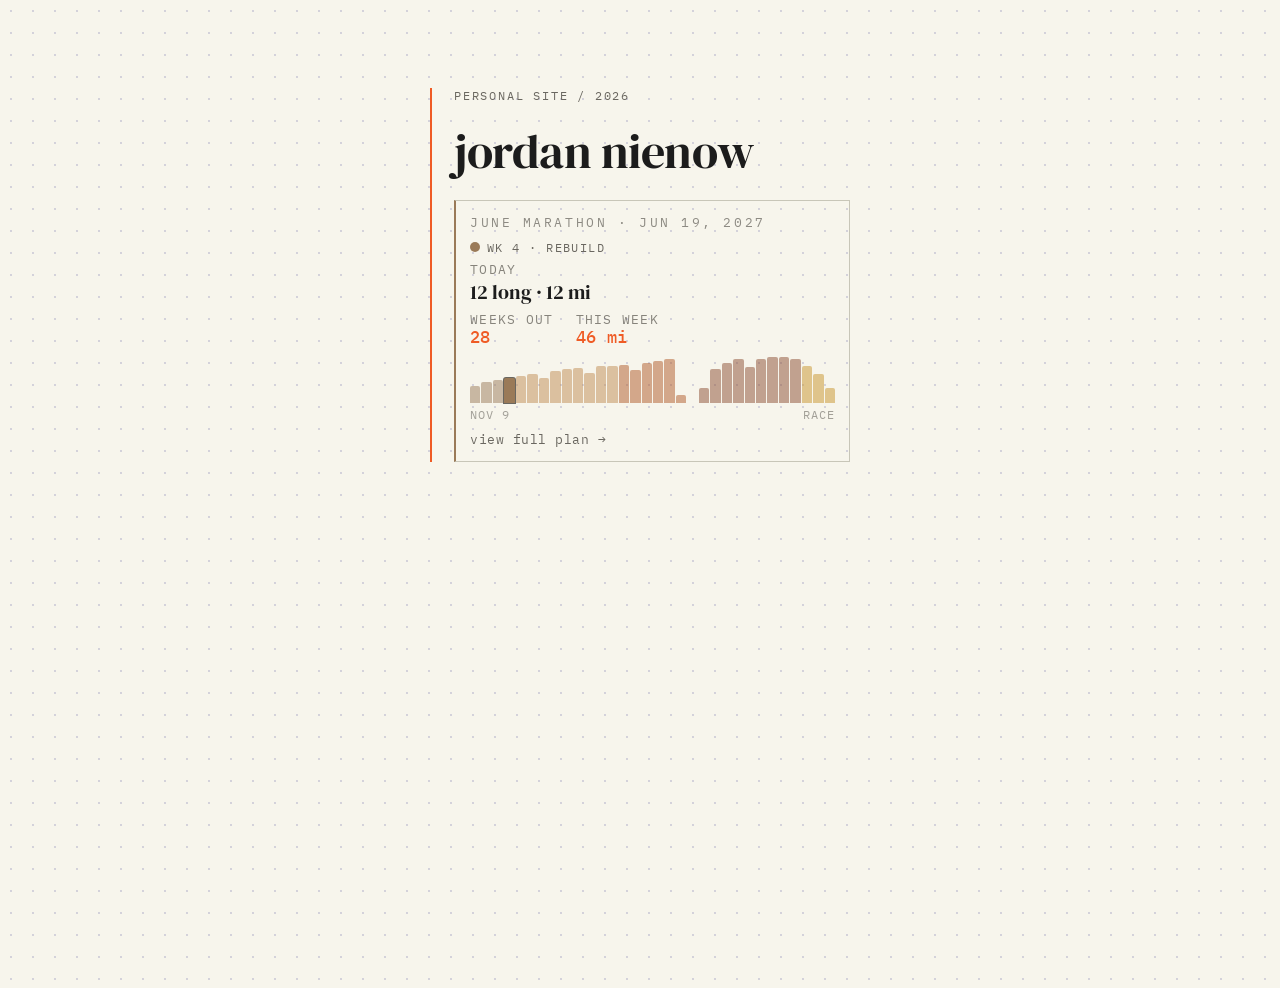
==== commit 3324d6be: "deploy" ====
--- a/index.html
+++ b/index.html
@@ -1,69 +1,45 @@
-<!DOCTYPE html><html lang="en"> <head><meta charset="UTF-8"><meta name="viewport" content="width=device-width, initial-scale=1.0"><title>jordan nienow</title><link rel="preconnect" href="https://fonts.googleapis.com"><link rel="preconnect" href="https://fonts.gstatic.com" crossorigin><link href="https://fonts.googleapis.com/css2?family=DM+Serif+Display&family=IBM+Plex+Mono:wght@400;500&display=swap" rel="stylesheet"><style>:root{--paper: #F7F5EC;--ink: #1C1C1C;--ink-muted: #6A6760;--orange: #EF5B25;--grid: rgba(168, 166, 196, .45);--border-subtle: #C8C6B8;--grid-unit: 22px;--phase-base-build: #BF8C52;--phase-peak-build: #B05A28;--phase-recovery: #9A7A58;--phase-marathon-prep: #8C4E32;--phase-final-build: #6E4025;--phase-taper: #C8942A;--phase-race-week: #4E2416}*,*:before,*:after{box-sizing:border-box;margin:0;padding:0}body{font-family:IBM Plex Mono,Courier New,monospace;background-color:var(--paper);background-image:radial-gradient(circle,var(--grid) 1.2px,transparent 1.2px);background-size:var(--grid-unit) var(--grid-unit);color:var(--ink);min-height:100vh}a{color:inherit;text-decoration:none}.hover-link{color:var(--ink-muted);display:inline-block;padding-bottom:1px;border-bottom:1px solid transparent;transition:color .15s ease,border-color .15s ease}.hover-link:hover{color:var(--ink);border-bottom-color:var(--orange)}
-.notebook-page[data-astro-cid-j7pv25f6]{max-width:420px;margin:88px auto;padding-left:22px;border-left:2px solid var(--orange);display:flex;flex-direction:column;gap:22px}.label[data-astro-cid-j7pv25f6]{font-family:IBM Plex Mono,monospace;font-size:.75rem;letter-spacing:.15em;text-transform:uppercase;color:var(--ink-muted)}.name[data-astro-cid-j7pv25f6]{font-family:"DM Serif Display",Georgia,serif;font-size:3rem;font-weight:400;line-height:1.1;color:var(--ink);letter-spacing:-.01em}.snapshot-card[data-astro-cid-j7pv25f6]{border:1px solid var(--border-subtle);border-left:2px solid;padding:13px 14px 11px;display:flex;flex-direction:column;gap:9px}.snapshot-eyebrow[data-astro-cid-j7pv25f6]{font-family:IBM Plex Mono,monospace;font-size:.8rem;letter-spacing:.2em;text-transform:uppercase;color:var(--ink-muted);opacity:.75}.snapshot-phase[data-astro-cid-j7pv25f6]{display:flex;align-items:center;gap:7px}.snapshot-phase-dot[data-astro-cid-j7pv25f6]{width:10px;height:10px;border-radius:50%;flex-shrink:0}.snapshot-phase-name[data-astro-cid-j7pv25f6]{font-family:IBM Plex Mono,monospace;font-size:.75rem;letter-spacing:.12em;text-transform:uppercase;color:var(--ink-muted)}.snapshot-stats[data-astro-cid-j7pv25f6]{display:flex;gap:22px}.snapshot-stat-label[data-astro-cid-j7pv25f6]{font-family:IBM Plex Mono,monospace;font-size:.8rem;letter-spacing:.1em;text-transform:uppercase;color:var(--ink-muted);opacity:.8;line-height:1;margin-bottom:3px}.snapshot-stat-value[data-astro-cid-j7pv25f6]{font-family:IBM Plex Mono,monospace;font-size:1.05rem;font-weight:500;color:var(--orange);letter-spacing:.02em;line-height:1}.snapshot-chart[data-astro-cid-j7pv25f6]{display:flex;gap:2px;align-items:flex-end;height:48px}.snapshot-bar[data-astro-cid-j7pv25f6]{flex:1;border-radius:2px 2px 0 0;opacity:.5;cursor:default;transition:opacity .12s ease}.snapshot-bar[data-astro-cid-j7pv25f6].current{opacity:1;box-shadow:0 0 0 1px var(--ink-muted)}.snapshot-chart-labels[data-astro-cid-j7pv25f6]{display:flex;justify-content:space-between;margin-top:4px}.snapshot-chart-labels[data-astro-cid-j7pv25f6] span[data-astro-cid-j7pv25f6]{font-family:IBM Plex Mono,monospace;font-size:.75rem;letter-spacing:.08em;text-transform:uppercase;color:var(--ink-muted);opacity:.6}.snapshot-link[data-astro-cid-j7pv25f6]{font-family:IBM Plex Mono,monospace;font-size:.8rem;letter-spacing:.04em;color:var(--ink-muted);display:inline-block;padding-bottom:1px;border-bottom:1px solid transparent;transition:color .15s ease,border-color .15s ease;align-self:flex-start}.snapshot-link[data-astro-cid-j7pv25f6]:hover{color:var(--ink);border-bottom-color:var(--orange)}
-</style></head> <body>  <main class="notebook-page" data-astro-cid-j7pv25f6> <span class="label" data-astro-cid-j7pv25f6>personal site / 2026</span> <h1 class="name" data-astro-cid-j7pv25f6>jordan nienow</h1> <div class="snapshot-card" id="snapshot-card" data-astro-cid-j7pv25f6> <div class="snapshot-eyebrow" data-astro-cid-j7pv25f6>fox cities marathon &middot; sep 20, 2026</div> <div class="snapshot-phase" data-astro-cid-j7pv25f6> <span class="snapshot-phase-dot" id="snapshot-phase-dot" data-astro-cid-j7pv25f6></span> <span class="snapshot-phase-name" id="snapshot-phase-name" data-astro-cid-j7pv25f6></span> </div> <div class="snapshot-stats" data-astro-cid-j7pv25f6> <div class="snapshot-stat" data-astro-cid-j7pv25f6> <div class="snapshot-stat-label" data-astro-cid-j7pv25f6>weeks out</div> <div class="snapshot-stat-value" id="stat-weeks-out" data-astro-cid-j7pv25f6></div> </div> <div class="snapshot-stat" data-astro-cid-j7pv25f6> <div class="snapshot-stat-label" data-astro-cid-j7pv25f6>this week</div> <div class="snapshot-stat-value" id="stat-this-week" data-astro-cid-j7pv25f6></div> </div> </div> <div class="snapshot-chart-wrap" data-astro-cid-j7pv25f6> <div class="snapshot-chart" id="snapshot-chart" data-astro-cid-j7pv25f6></div> <div class="snapshot-chart-labels" data-astro-cid-j7pv25f6> <span data-astro-cid-j7pv25f6>wk 1</span> <span data-astro-cid-j7pv25f6>fox cities</span> </div> </div> <a class="snapshot-link" href="fall-plan/" data-astro-cid-j7pv25f6>view full plan &rarr;</a> </div> </main>  </body></html> <script>
+<!DOCTYPE html><html lang="en"><head><meta charset="UTF-8"><meta name="viewport" content="width=device-width, initial-scale=1.0"><title>jordan nienow</title><link rel="preconnect" href="https://fonts.googleapis.com"><link rel="preconnect" href="https://fonts.gstatic.com" crossorigin><link href="https://fonts.googleapis.com/css2?family=DM+Serif+Display&family=IBM+Plex+Mono:wght@400;500&display=swap" rel="stylesheet"><style>:root{--paper:#f7f5ec;--ink:#1c1c1c;--ink-muted:#6a6760;--orange:#ef5b25;--grid:#a8a6c473;--border-subtle:#c8c6b8;--grid-unit:22px;--phase-base-build:#bf8c52;--phase-peak-build:#b05a28;--phase-recovery:#9a7a58;--phase-marathon-prep:#8c4e32;--phase-final-build:#6e4025;--phase-taper:#c8942a;--phase-race-week:#4e2416}*,:before,:after{box-sizing:border-box;margin:0;padding:0}body{background-color:var(--paper);background-image:radial-gradient(circle, var(--grid) 1.2px, transparent 1.2px);background-size:var(--grid-unit) var(--grid-unit);color:var(--ink);min-height:100vh;font-family:IBM Plex Mono,Courier New,monospace}a{color:inherit;text-decoration:none}.hover-link{color:var(--ink-muted);border-bottom:1px solid #0000;padding-bottom:1px;transition:color .15s,border-color .15s;display:inline-block}.hover-link:hover{color:var(--ink);border-bottom-color:var(--orange)}
+.notebook-page[data-astro-cid-lcdefpme]{border-left:2px solid var(--orange);flex-direction:column;gap:22px;max-width:420px;margin:88px auto;padding-left:22px;display:flex}.label[data-astro-cid-lcdefpme]{letter-spacing:.15em;text-transform:uppercase;color:var(--ink-muted);font-family:IBM Plex Mono,monospace;font-size:.75rem}.name[data-astro-cid-lcdefpme]{color:var(--ink);letter-spacing:-.01em;font-family:DM Serif Display,Georgia,serif;font-size:3rem;font-weight:400;line-height:1.1}.snapshot-card[data-astro-cid-lcdefpme]{border:1px solid var(--border-subtle);border-left:2px solid;flex-direction:column;gap:9px;padding:13px 14px 11px;display:flex}.snapshot-eyebrow[data-astro-cid-lcdefpme]{letter-spacing:.2em;text-transform:uppercase;color:var(--ink-muted);opacity:.75;font-family:IBM Plex Mono,monospace;font-size:.8rem}.snapshot-phase[data-astro-cid-lcdefpme]{align-items:center;gap:7px;display:flex}.snapshot-phase-dot[data-astro-cid-lcdefpme]{border-radius:50%;flex-shrink:0;width:10px;height:10px}.snapshot-phase-name[data-astro-cid-lcdefpme]{letter-spacing:.12em;text-transform:uppercase;color:var(--ink-muted);font-family:IBM Plex Mono,monospace;font-size:.75rem}.snapshot-today-run[data-astro-cid-lcdefpme]{color:var(--ink);font-family:DM Serif Display,Georgia,serif;font-size:1.25rem;line-height:1.25}.snapshot-stats[data-astro-cid-lcdefpme]{gap:22px;display:flex}.snapshot-stat-label[data-astro-cid-lcdefpme]{letter-spacing:.1em;text-transform:uppercase;color:var(--ink-muted);opacity:.8;margin-bottom:3px;font-family:IBM Plex Mono,monospace;font-size:.8rem;line-height:1}.snapshot-stat-value[data-astro-cid-lcdefpme]{color:var(--orange);letter-spacing:.02em;font-family:IBM Plex Mono,monospace;font-size:1.05rem;font-weight:500;line-height:1}.snapshot-chart[data-astro-cid-lcdefpme]{align-items:flex-end;gap:1px;height:48px;display:flex}.snapshot-bar{opacity:.5;cursor:default;border-radius:2px 2px 0 0;flex:1;transition:opacity .12s}.snapshot-bar.current{opacity:1;box-shadow:0 0 0 1px var(--ink-muted)}.snapshot-chart-labels[data-astro-cid-lcdefpme]{justify-content:space-between;margin-top:4px;display:flex}.snapshot-chart-labels[data-astro-cid-lcdefpme] span[data-astro-cid-lcdefpme]{letter-spacing:.08em;text-transform:uppercase;color:var(--ink-muted);opacity:.6;font-family:IBM Plex Mono,monospace;font-size:.75rem}.snapshot-link[data-astro-cid-lcdefpme]{letter-spacing:.04em;color:var(--ink-muted);border-bottom:1px solid #0000;align-self:flex-start;padding-bottom:1px;font-family:IBM Plex Mono,monospace;font-size:.8rem;transition:color .15s,border-color .15s;display:inline-block}.snapshot-link[data-astro-cid-lcdefpme]:hover{color:var(--ink);border-bottom-color:var(--orange)}
+</style></head><body><main class="notebook-page" data-astro-cid-lcdefpme><span class="label" data-astro-cid-lcdefpme>personal site / 2026</span><h1 class="name" data-astro-cid-lcdefpme>jordan nienow</h1><div class="snapshot-card" id="snapshot-card" data-astro-cid-lcdefpme><div class="snapshot-eyebrow" data-astro-cid-lcdefpme>june marathon &middot; jun 19, 2027</div><div class="snapshot-phase" data-astro-cid-lcdefpme><span class="snapshot-phase-dot" id="snapshot-phase-dot" data-astro-cid-lcdefpme></span><span class="snapshot-phase-name" id="snapshot-phase-name" data-astro-cid-lcdefpme></span></div><div class="snapshot-today" data-astro-cid-lcdefpme><div class="snapshot-stat-label" id="today-label" data-astro-cid-lcdefpme>today</div><div class="snapshot-today-run" id="today-run" data-astro-cid-lcdefpme></div></div><div class="snapshot-stats" data-astro-cid-lcdefpme><div class="snapshot-stat" data-astro-cid-lcdefpme><div class="snapshot-stat-label" data-astro-cid-lcdefpme>weeks out</div><div class="snapshot-stat-value" id="stat-weeks-out" data-astro-cid-lcdefpme></div></div><div class="snapshot-stat" data-astro-cid-lcdefpme><div class="snapshot-stat-label" data-astro-cid-lcdefpme>this week</div><div class="snapshot-stat-value" id="stat-this-week" data-astro-cid-lcdefpme></div></div></div><div class="snapshot-chart-wrap" data-astro-cid-lcdefpme><div class="snapshot-chart" id="snapshot-chart" data-astro-cid-lcdefpme></div><div class="snapshot-chart-labels" data-astro-cid-lcdefpme><span data-astro-cid-lcdefpme>nov 9</span><span data-astro-cid-lcdefpme>race</span></div></div><a class="snapshot-link" href="/plan/" data-astro-cid-lcdefpme>view full plan &rarr;</a></div></main></body></html><script>(function(){const planWeeks = [{"week":1,"total":32,"cutback":false,"phase":"Rebuild","phaseVar":"--phase-recovery","days":[{"run":"3 recovery","miles":3},{"run":"6 + 6x20s strides","miles":6},{"run":"6 easy","miles":6},{"run":"4 recovery","miles":4},{"run":"5 easy","miles":5},{"run":"Rest","miles":0},{"run":"8 long","miles":8}]},{"week":2,"total":38,"cutback":false,"phase":"Rebuild","phaseVar":"--phase-recovery","days":[{"run":"Rest","miles":0},{"run":"6 + 8x10s hill sprints","miles":6},{"run":"8 easy","miles":8},{"run":"4 recovery","miles":4},{"run":"6 easy","miles":6},{"run":"4 recovery + 8x100 strides","miles":4},{"run":"10 long","miles":10}]},{"week":3,"total":42,"cutback":false,"phase":"Rebuild","phaseVar":"--phase-recovery","days":[{"run":"Rest","miles":0},{"run":"7 + 8x10s hill sprints","miles":7},{"run":"9 easy","miles":9},{"run":"Turkey Trot 5 mi race","miles":5},{"run":"6 easy","miles":6},{"run":"4 recovery + 8x100 strides","miles":4},{"run":"11 long","miles":11}]},{"week":4,"total":46,"cutback":false,"phase":"Rebuild","phaseVar":"--phase-recovery","days":[{"run":"Rest","miles":0},{"run":"8: fartlek 8x1' on / 1' off","miles":8},{"run":"9 medium-long","miles":9},{"run":"5 recovery","miles":5},{"run":"7, last 2 steady","miles":7},{"run":"5 recovery + 8x100 strides","miles":5},{"run":"12 long","miles":12}]},{"week":5,"total":50,"cutback":false,"phase":"Base & strength","phaseVar":"--phase-base-build","days":[{"run":"Rest","miles":0},{"run":"8 w/ 8x45s hills, jog down","miles":8},{"run":"10 medium-long","miles":10},{"run":"5 recovery","miles":5},{"run":"8, last 3 steady","miles":8},{"run":"5 recovery + 8x100 strides","miles":5},{"run":"14 long","miles":14}]},{"week":6,"total":54,"cutback":false,"phase":"Base & strength","phaseVar":"--phase-base-build","days":[{"run":"4 recovery","miles":4},{"run":"8: fartlek 6x2' / 1'","miles":8},{"run":"11 medium-long","miles":11},{"run":"5 recovery","miles":5},{"run":"8, last 4 steady","miles":8},{"run":"4 recovery + 8x100 strides","miles":4},{"run":"14 long","miles":14}]},{"week":7,"total":46,"cutback":true,"phase":"Base & strength","phaseVar":"--phase-base-build","days":[{"run":"4 recovery","miles":4},{"run":"7 + 10x100 strides","miles":7},{"run":"9 medium-long","miles":9},{"run":"5 recovery","miles":5},{"run":"5 easy","miles":5},{"run":"4 recovery + 8x100 strides","miles":4},{"run":"12 long","miles":12}]},{"week":8,"total":58,"cutback":false,"phase":"Base & strength","phaseVar":"--phase-base-build","days":[{"run":"5 recovery","miles":5},{"run":"8 w/ 10x45s hills, jog down","miles":8},{"run":"11 medium-long","miles":11},{"run":"5 recovery","miles":5},{"run":"9, last 4 steady","miles":9},{"run":"5 recovery + 8x100 strides","miles":5},{"run":"15 long","miles":15}]},{"week":9,"total":62,"cutback":false,"phase":"Base & strength","phaseVar":"--phase-base-build","days":[{"run":"5 recovery","miles":5},{"run":"9 w/ 5x4' @ LT, 90s jog","miles":9},{"run":"12 medium-long","miles":12},{"run":"6 recovery","miles":6},{"run":"9 general aerobic","miles":9},{"run":"5 recovery + 8x100 strides","miles":5},{"run":"16 long","miles":16}]},{"week":10,"total":65,"cutback":false,"phase":"Base & strength","phaseVar":"--phase-base-build","days":[{"run":"5 recovery","miles":5},{"run":"10 w/ 3x10' @ LT, 2' jog","miles":10},{"run":"12 medium-long","miles":12},{"run":"6 recovery","miles":6},{"run":"10, last 5 steady","miles":10},{"run":"5 recovery + 8x100 strides","miles":5},{"run":"17 long","miles":17}]},{"week":11,"total":55,"cutback":true,"phase":"Base & strength","phaseVar":"--phase-base-build","days":[{"run":"4 recovery","miles":4},{"run":"8 + 10x100 strides","miles":8},{"run":"10 medium-long","miles":10},{"run":"5 recovery","miles":5},{"run":"9 general aerobic","miles":9},{"run":"5 recovery + 8x100 strides","miles":5},{"run":"14 long","miles":14}]},{"week":12,"total":67,"cutback":false,"phase":"Base & strength","phaseVar":"--phase-base-build","days":[{"run":"5 recovery","miles":5},{"run":"10 w/ 4 @ LT","miles":10},{"run":"12 medium-long","miles":12},{"run":"6 recovery","miles":6},{"run":"10 w/ 4 @ MP","miles":10},{"run":"6 recovery + 8x100 strides","miles":6},{"run":"18 long","miles":18}]},{"week":13,"total":68,"cutback":false,"phase":"Base & strength","phaseVar":"--phase-base-build","days":[{"run":"5 recovery","miles":5},{"run":"9: 4 mi threshold test","miles":9},{"run":"13 medium-long","miles":13},{"run":"6 recovery","miles":6},{"run":"11 general aerobic","miles":11},{"run":"6 recovery + 8x100 strides","miles":6},{"run":"18 long","miles":18}]},{"week":14,"total":70,"cutback":false,"phase":"Endurance & LT","phaseVar":"--phase-peak-build","days":[{"run":"6 recovery","miles":6},{"run":"10 w/ 5 @ LT","miles":10},{"run":"13 medium-long","miles":13},{"run":"6 recovery","miles":6},{"run":"11 w/ 6 @ MP","miles":11},{"run":"6 recovery + 8x100 strides","miles":6},{"run":"18 long","miles":18}]},{"week":15,"total":60,"cutback":true,"phase":"Endurance & LT","phaseVar":"--phase-peak-build","days":[{"run":"5 recovery","miles":5},{"run":"8 + 10x100 strides","miles":8},{"run":"11 medium-long","miles":11},{"run":"6 recovery","miles":6},{"run":"10 general aerobic","miles":10},{"run":"5 recovery + 8x100 strides","miles":5},{"run":"15 long","miles":15}]},{"week":16,"total":74,"cutback":false,"phase":"Endurance & LT","phaseVar":"--phase-peak-build","days":[{"run":"6 recovery","miles":6},{"run":"11 w/ 6 @ LT","miles":11},{"run":"14 medium-long","miles":14},{"run":"7 recovery","miles":7},{"run":"10 general aerobic","miles":10},{"run":"6 recovery + 8x100 strides","miles":6},{"run":"20 long","miles":20}]},{"week":17,"total":77,"cutback":false,"phase":"Endurance & LT","phaseVar":"--phase-peak-build","days":[{"run":"7 recovery","miles":7},{"run":"11 w/ 3x2 mi @ LT, 3' jog","miles":11},{"run":"15 medium-long","miles":15},{"run":"7 recovery","miles":7},{"run":"13 general aerobic","miles":13},{"run":"7 recovery + 8x100 strides","miles":7},{"run":"17 w/ 10 @ MP","miles":17}]},{"week":18,"total":80,"cutback":false,"phase":"Endurance & LT","phaseVar":"--phase-peak-build","days":[{"run":"7 recovery","miles":7},{"run":"12 w/ 7 @ LT","miles":12},{"run":"15 medium-long","miles":15},{"run":"7 recovery","miles":7},{"run":"11 general aerobic","miles":11},{"run":"7 recovery + 8x100 strides","miles":7},{"run":"21 long","miles":21}]},{"week":19,"total":15,"cutback":false,"phase":"Endurance & LT","phaseVar":"--phase-peak-build","days":[{"run":"6 recovery","miles":6},{"run":"9 w/ 4 @ LT","miles":9},{"run":"Travel day","miles":0},{"run":"Costa Rica: hike / bird","miles":0},{"run":"Costa Rica: hike / bird","miles":0},{"run":"Costa Rica: hike / bird","miles":0},{"run":"Costa Rica: hike / bird","miles":0}]},{"week":20,"total":0,"cutback":false,"phase":"Race prep","phaseVar":"--phase-marathon-prep","days":[{"run":"Costa Rica: hike / bird","miles":0},{"run":"Costa Rica: hike / bird","miles":0},{"run":"Costa Rica: hike / bird","miles":0},{"run":"Costa Rica: hike / bird","miles":0},{"run":"Costa Rica: hike / bird","miles":0},{"run":"Costa Rica: hike / bird","miles":0},{"run":"Costa Rica: hike / bird","miles":0}]},{"week":21,"total":28,"cutback":false,"phase":"Race prep","phaseVar":"--phase-marathon-prep","days":[{"run":"Costa Rica: hike / bird","miles":0},{"run":"Costa Rica: hike / bird","miles":0},{"run":"Travel day","miles":0},{"run":"5 easy","miles":5},{"run":"6 easy + 6x100 strides","miles":6},{"run":"5 recovery","miles":5},{"run":"12 long","miles":12}]},{"week":22,"total":63,"cutback":false,"phase":"Race prep","phaseVar":"--phase-marathon-prep","days":[{"run":"5 recovery","miles":5},{"run":"9 + 8x10s hill sprints","miles":9},{"run":"12 medium-long","miles":12},{"run":"6 recovery","miles":6},{"run":"10, last 3 steady","miles":10},{"run":"5 recovery + 8x100 strides","miles":5},{"run":"16 long","miles":16}]},{"week":23,"total":73,"cutback":false,"phase":"Race prep","phaseVar":"--phase-marathon-prep","days":[{"run":"6 recovery","miles":6},{"run":"11 w/ 2x3 mi @ LT, 3' jog","miles":11},{"run":"14 medium-long","miles":14},{"run":"7 recovery","miles":7},{"run":"11 general aerobic","miles":11},{"run":"6 recovery + 8x100 strides","miles":6},{"run":"18 w/ 10 @ MP","miles":18}]},{"week":24,"total":80,"cutback":false,"phase":"Race prep","phaseVar":"--phase-marathon-prep","days":[{"run":"7 recovery","miles":7},{"run":"11 w/ 5x1000 m @ VO2max","miles":11},{"run":"15 medium-long","miles":15},{"run":"7 recovery","miles":7},{"run":"13 general aerobic","miles":13},{"run":"7 recovery + 8x100 strides","miles":7},{"run":"20 long","miles":20}]},{"week":25,"total":66,"cutback":false,"phase":"Race prep","phaseVar":"--phase-marathon-prep","days":[{"run":"7 recovery","miles":7},{"run":"9 w/ 3 @ LT","miles":9},{"run":"12 medium-long","miles":12},{"run":"6 recovery","miles":6},{"run":"5 recovery + 8x100 strides","miles":5},{"run":"Tune-up half, race effort","miles":16},{"run":"11 recovery","miles":11}]},{"week":26,"total":80,"cutback":false,"phase":"Race prep","phaseVar":"--phase-marathon-prep","days":[{"run":"6 recovery","miles":6},{"run":"10 general aerobic + 8x100 strides","miles":10},{"run":"16 medium-long","miles":16},{"run":"8 recovery","miles":8},{"run":"13 general aerobic","miles":13},{"run":"7 recovery + 8x100 strides","miles":7},{"run":"20 long","miles":20}]},{"week":27,"total":85,"cutback":false,"phase":"Race prep","phaseVar":"--phase-marathon-prep","days":[{"run":"8 recovery","miles":8},{"run":"11 w/ 5x1200 m @ VO2max","miles":11},{"run":"16 medium-long","miles":16},{"run":"9 recovery","miles":9},{"run":"15 general aerobic","miles":15},{"run":"8 recovery + 8x100 strides","miles":8},{"run":"18 w/ 14 @ MP","miles":18}]},{"week":28,"total":85,"cutback":false,"phase":"Race prep","phaseVar":"--phase-marathon-prep","days":[{"run":"8 recovery","miles":8},{"run":"12 w/ 7 @ LT","miles":12},{"run":"15 medium-long","miles":15},{"run":"8 recovery","miles":8},{"run":"13 general aerobic","miles":13},{"run":"7 recovery + 8x100 strides","miles":7},{"run":"22 long","miles":22}]},{"week":29,"total":80,"cutback":false,"phase":"Race prep","phaseVar":"--phase-marathon-prep","days":[{"run":"7 recovery","miles":7},{"run":"11 w/ 6x1000 m @ VO2max","miles":11},{"run":"15 medium-long","miles":15},{"run":"7 recovery","miles":7},{"run":"13 w/ 8 @ MP","miles":13},{"run":"7 recovery + 8x100 strides","miles":7},{"run":"20 long","miles":20}]},{"week":30,"total":68,"cutback":false,"phase":"Taper","phaseVar":"--phase-taper","days":[{"run":"6 recovery","miles":6},{"run":"10 w/ 5 @ LT","miles":10},{"run":"13 medium-long","miles":13},{"run":"7 recovery","miles":7},{"run":"10 w/ 6 @ MP","miles":10},{"run":"6 recovery + 8x100 strides","miles":6},{"run":"16 long","miles":16}]},{"week":31,"total":54,"cutback":false,"phase":"Taper","phaseVar":"--phase-taper","days":[{"run":"5 recovery","miles":5},{"run":"9 w/ 4x1200 m @ VO2max","miles":9},{"run":"10 medium-long","miles":10},{"run":"5 recovery","miles":5},{"run":"9 general aerobic","miles":9},{"run":"4 recovery + 8x100 strides","miles":4},{"run":"12 long","miles":12}]},{"week":32,"total":28,"cutback":false,"phase":"Taper","phaseVar":"--phase-taper","days":[{"run":"6 recovery","miles":6},{"run":"7 w/ 2 @ MP","miles":7},{"run":"6 recovery + 8x100 strides","miles":6},{"run":"5 recovery","miles":5},{"run":"4 + 4x100 strides","miles":4},{"run":"RACE","miles":26.2},{"run":"Rest","miles":0}]}];
+const START = {"y":2026,"m":10,"d":9};
+const RACE_DAY_INDEX = 222;
+
 (function () {
-  const planWeeks = [
-    { week: 1,  dates: "Jul 6–12",     totalMiles: 50, phase: "Base Build",    phaseVar: "--phase-base-build" },
-    { week: 2,  dates: "Jul 13–19",    totalMiles: 54, phase: "Base Build",    phaseVar: "--phase-base-build" },
-    { week: 3,  dates: "Jul 20–26",    totalMiles: 58, phase: "Base Build",    phaseVar: "--phase-base-build" },
-    { week: 4,  dates: "Jul 27–Aug 2", totalMiles: 48, phase: "Base Build",    phaseVar: "--phase-base-build" },
-    { week: 5,  dates: "Aug 3–9",      totalMiles: 62, phase: "Peak Build",    phaseVar: "--phase-peak-build" },
-    { week: 6,  dates: "Aug 10–16",    totalMiles: 66, phase: "Peak Build",    phaseVar: "--phase-peak-build" },
-    { week: 7,  dates: "Aug 17–23",    totalMiles: 70, phase: "Peak Build",    phaseVar: "--phase-peak-build" },
-    { week: 8,  dates: "Aug 24–30",    totalMiles: 55, phase: "Recovery",      phaseVar: "--phase-recovery" },
-    { week: 9,  dates: "Aug 31–Sep 6", totalMiles: 68, phase: "Marathon Prep", phaseVar: "--phase-marathon-prep" },
-    { week: 10, dates: "Sep 7–13",     totalMiles: 56, phase: "Marathon Prep", phaseVar: "--phase-marathon-prep" },
-    { week: 11, dates: "Sep 14–20",    totalMiles: 48, phase: "Race Week",     phaseVar: "--phase-race-week" },
-  ];
+  const LAST = planWeeks.length * 7 - 1;
+  const start = new Date(START.y, START.m, START.d);
+  const now = new Date();
+  const today = new Date(now.getFullYear(), now.getMonth(), now.getDate());
+  const todayIdx = Math.round((today - start) / 86400000);
 
-  const monthIndex = {
-    Jan: 0, Feb: 1, Mar: 2, Apr: 3, May: 4, Jun: 5,
-    Jul: 6, Aug: 7, Sep: 8, Oct: 9, Nov: 10, Dec: 11,
-  };
+  const idx = todayIdx < 0 ? 0 : todayIdx > LAST ? RACE_DAY_INDEX : todayIdx;
+  const activeIndex = Math.floor(idx / 7);
+  const active = planWeeks[activeIndex];
+  const day = active.days[idx % 7];
 
-  function parseRange(dates) {
-    const m = dates.match(/^([A-Z][a-z]{2}) (\d+)–(?:([A-Z][a-z]{2}) )?(\d+)$/);
-    if (!m) return null;
-    const sm = m[1], em = m[3] || m[1];
-    return {
-      start: new Date(2026, monthIndex[sm], +m[2]),
-      end:   new Date(2026, monthIndex[em], +m[4]),
-    };
-  }
-
-  const today = new Date();
-  today.setHours(0, 0, 0, 0);
-
-  let activeIndex = planWeeks.findIndex(function (w) {
-    const r = parseRange(w.dates);
-    return r && today >= r.start && today <= r.end;
-  });
-  if (activeIndex < 0) activeIndex = today < new Date(2026, 6, 6) ? 0 : planWeeks.length - 1;
-
-  const active = planWeeks[activeIndex];
-
-  const raceDate = new Date(2026, 8, 20);
-  raceDate.setHours(0, 0, 0, 0);
-  const daysOut  = Math.ceil((raceDate - today) / 86400000);
+  const daysOut = RACE_DAY_INDEX - todayIdx;
   const weeksOut = Math.max(0, Math.ceil(daysOut / 7));
 
-  // Update stats
   document.getElementById('stat-weeks-out').textContent = weeksOut;
-  document.getElementById('stat-this-week').textContent = active.totalMiles + ' mi';
-  document.getElementById('snapshot-phase-name').textContent = active.phase.toLowerCase();
+  document.getElementById('stat-this-week').textContent = active.total + ' mi';
+  document.getElementById('snapshot-phase-name').textContent = 'wk ' + active.week + ' \u00B7 ' + active.phase.toLowerCase();
   document.getElementById('snapshot-phase-dot').style.background = 'var(' + active.phaseVar + ')';
   document.getElementById('snapshot-card').style.borderLeftColor = 'var(' + active.phaseVar + ')';
 
-  // Build chart bars
-  const maxMiles = 72;
+  let label = 'today';
+  if (todayIdx < 0) label = 'day 1 \u00B7 in ' + (-todayIdx) + (todayIdx === -1 ? ' day' : ' days');
+  else if (todayIdx > LAST) label = 'race day \u00B7 done';
+  document.getElementById('today-label').textContent = label;
+  document.getElementById('today-run').textContent = day.run + (day.miles > 0 ? ' \u00B7 ' + day.miles + ' mi' : '');
+
+  const maxMiles = 88;
   const chart = document.getElementById('snapshot-chart');
   planWeeks.forEach(function (w, i) {
     const bar = document.createElement('div');
     bar.className = 'snapshot-bar' + (i === activeIndex ? ' current' : '');
-    bar.style.height = Math.round((Math.min(w.totalMiles, maxMiles) / maxMiles) * 48) + 'px';
+    bar.style.height = Math.round((Math.min(w.total, maxMiles) / maxMiles) * 48) + 'px';
     bar.style.background = 'var(' + w.phaseVar + ')';
-    bar.title = 'Wk ' + w.week + ' · ' + w.totalMiles + ' mi · ' + w.phase;
+    bar.title = 'Wk ' + w.week + ' \u00B7 ' + w.total + ' mi \u00B7 ' + w.phase;
     chart.appendChild(bar);
   });
 })();
-</script> +})();</script>
